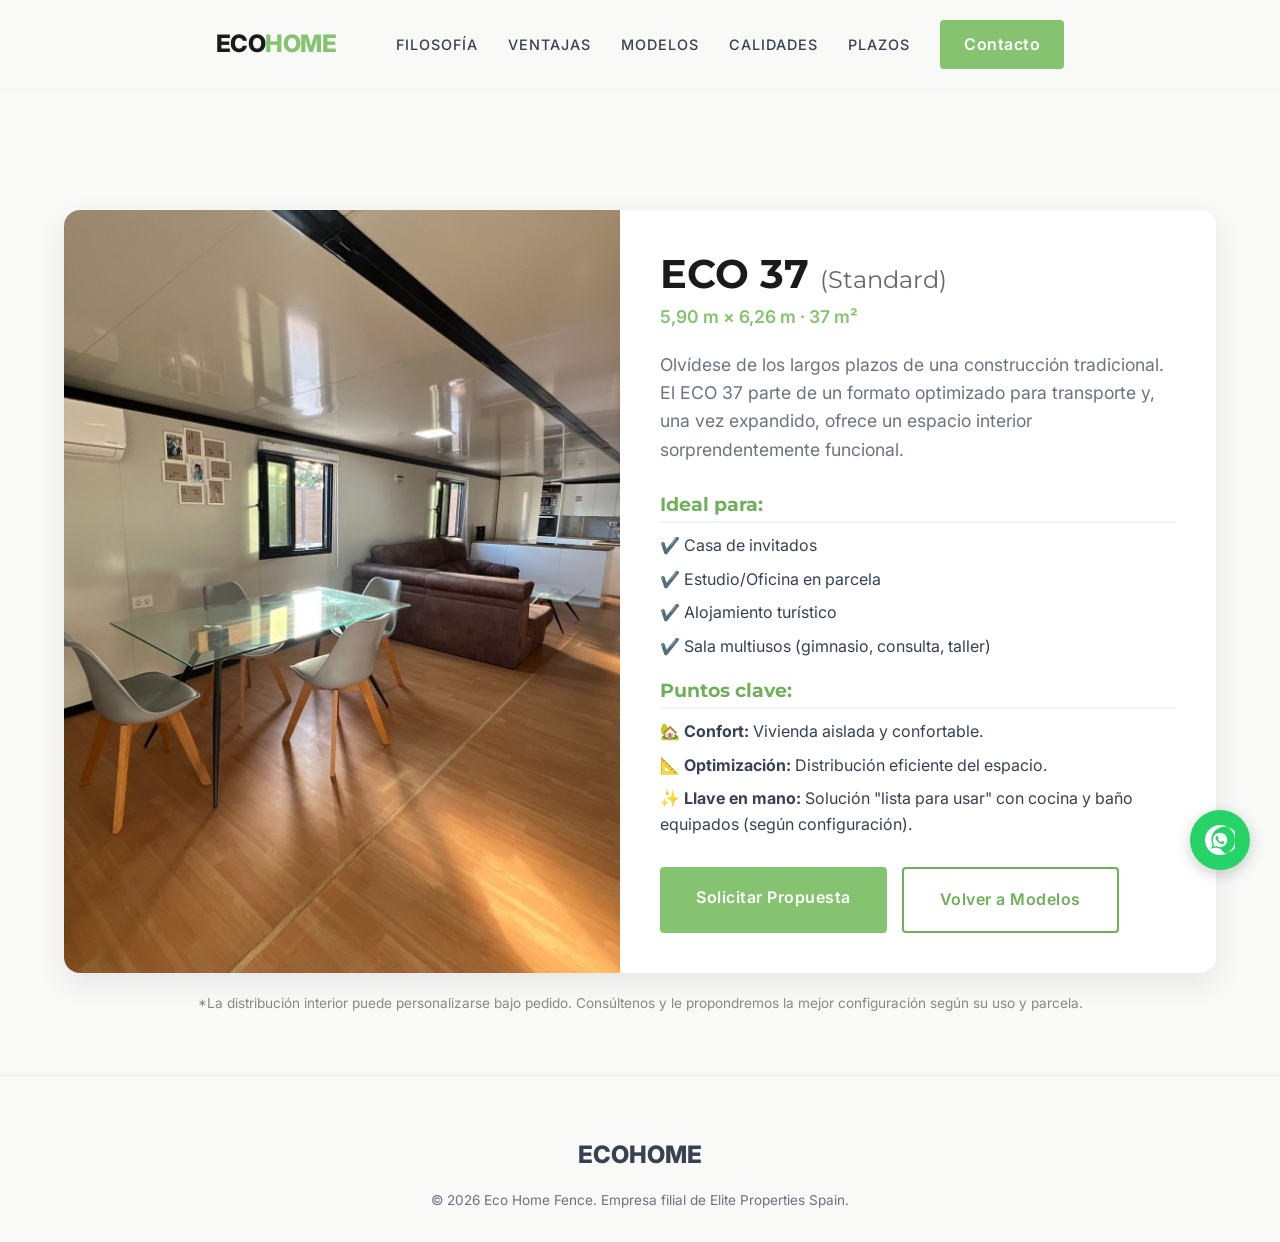
==== eco37.html @ c7b1c8d1 "Primer commit - Eco Home website" ====
<!DOCTYPE html>
<html lang="es">
<head>
    <meta charset="UTF-8">
    <meta name="viewport" content="width=device-width, initial-scale=1.0">
    <title>ECO 37 | Eco Home France</title>
    <meta name="description" content="Especificaciones del modelo ECO 37. Vivienda modular premium ideal para inversores, Airbnb y oficinas.">
    <link rel="preconnect" href="https://fonts.googleapis.com">
    <link rel="preconnect" href="https://fonts.gstatic.com" crossorigin>
    <link href="https://fonts.googleapis.com/css2?family=Inter:wght@400;500;600&family=Montserrat:wght@700;800&display=swap" rel="stylesheet">
    <link rel="stylesheet" href="styles.css">
</head>
<body>

    <!-- Header -->
    <header class="header">
        <div class="container">
            <nav class="nav">
                <a href="index.html" class="logo">ECO<span>HOME</span></a>
                <ul class="nav__list">
                    <li><a href="index.html#filosofia" class="nav__link">Filosofía</a></li>
                    <li><a href="index.html#ventajas" class="nav__link">Ventajas</a></li>
                    <li><a href="index.html#modelos" class="nav__link">Modelos</a></li>
                    <li><a href="index.html#calidades" class="nav__link">Calidades</a></li>
                    <li><a href="index.html#plazos" class="nav__link">Plazos</a></li>
                </ul>
                <a href="index.html#contacto" class="btn btn--primary" style="padding: 12px 24px;">Contacto</a>
            </nav>
        </div>
    </header>

    <main style="padding: 120px 0 60px 0;">
        <div class="container">
            <div style="background: white; border-radius: 16px; overflow: hidden; box-shadow: var(--shadow-medium); display: grid; grid-template-columns: 1fr 1fr; gap: 40px; align-items: start;">
                <div style="height: 100%;">
                    <img src="living.jpg" alt="ECO 37 Interior" style="width: 100%; height: 100%; object-fit: cover;">
                </div>
                <div style="padding: 40px 40px 40px 0;">
                    <h1 style="color: var(--dark); font-size: 2.5rem; margin-bottom: 5px;">ECO 37 <span style="font-weight: 400; font-size: 1.5rem; color: #666;">(Standard)</span></h1>
                    <p style="font-size: 1.1rem; color: var(--primary); font-weight: 600; margin-bottom: 20px;">
                        5,90 m × 6,26 m · 37 m²
                    </p>
                    <p style="font-size: 1.1rem; color: var(--text-muted); margin-bottom: 30px;">
                        Olvídese de los largos plazos de una construcción tradicional. El ECO 37 parte de un formato optimizado para transporte y, una vez expandido, ofrece un espacio interior sorprendentemente funcional.
                    </p>

                    <h3 style="margin-bottom: 10px; border-bottom: 2px solid var(--bg-gray); padding-bottom: 5px; color: var(--primary-dark);">Ideal para:</h3>
                    <ul style="list-style-type: none; padding: 0; margin-bottom: 20px;">
                        <li style="margin-bottom: 8px;">✔️ Casa de invitados</li>
                        <li style="margin-bottom: 8px;">✔️ Estudio/Oficina en parcela</li>
                        <li style="margin-bottom: 8px;">✔️ Alojamiento turístico</li>
                        <li style="margin-bottom: 8px;">✔️ Sala multiusos (gimnasio, consulta, taller)</li>
                    </ul>

                    <h3 style="margin-bottom: 10px; border-bottom: 2px solid var(--bg-gray); padding-bottom: 5px; color: var(--primary-dark);">Puntos clave:</h3>
                    <ul style="list-style-type: none; padding: 0; margin-bottom: 30px;">
                        <li style="margin-bottom: 8px;">🏡 <strong>Confort:</strong> Vivienda aislada y confortable.</li>
                        <li style="margin-bottom: 8px;">📐 <strong>Optimización:</strong> Distribución eficiente del espacio.</li>
                        <li style="margin-bottom: 8px;">✨ <strong>Llave en mano:</strong> Solución "lista para usar" con cocina y baño equipados (según configuración).</li>
                    </ul>

                    <div style="display: flex; gap: 15px;">
                        <a href="index.html#contacto" class="btn btn--primary">Solicitar Propuesta</a>
                        <a href="index.html#modelos" class="btn" style="background: white; color: var(--primary-dark); border: 2px solid var(--primary-dark);">Volver a Modelos</a>
                    </div>
                </div>
            </div>
            <p style="text-align: center; font-size: 0.85rem; color: #888; margin-top: 20px;">
                *La distribución interior puede personalizarse bajo pedido. Consúltenos y le propondremos la mejor configuración según su uso y parcela.
            </p>
        </div>
    </main>

    <!-- Footer -->
    <footer class="footer">
        <div class="container">
            <p class="footer__logo">ECO<span>HOME</span></p>
            <p class="footer__copy">&copy; 2026 Eco Home Fence. Empresa filial de Elite Properties Spain.</p>
        </div>
    </footer>

    <!-- WhatsApp Button -->
    <a href="https://wa.me/34619846388" class="whatsapp-float" target="_blank">
        <svg viewBox="0 0 24 24" fill="white" width="30" height="30"><path d="M12.031 6.172c-3.181 0-5.767 2.586-5.768 5.766-.001 1.298.38 2.27 1.019 3.287l-.582 2.128 2.182-.573c.978.58 1.911.928 3.145.929 3.178 0 5.767-2.587 5.768-5.766.001-3.187-2.575-5.77-5.764-5.771zm3.392 8.244c-.144.405-.837.774-1.17.824-.299.045-.677.063-1.092-.069-.252-.08-.575-.187-.988-.365-1.739-.751-2.874-2.502-2.961-2.617-.087-.116-.708-.94-.708-1.793s.448-1.273.607-1.446c.159-.173.346-.217.462-.217l.332.006c.106.005.249-.04.39.298.144.347.491 1.2.534 1.287.043.087.072.188.014.304-.058.116-.087.188-.173.289l-.26.304c-.087.086-.177.18-.076.354.101.174.449.741.964 1.201.662.591 1.221.774 1.394.86s.274.072.376-.043c.101-.116.433-.506.549-.68.116-.173.231-.145.39-.087s1.011.477 1.184.564.289.13.332.202c.045.072.045.419-.099.824zm-3.423-14.416c-6.627 0-12 5.373-12 12s5.373 12 12 12 12-5.373 12-12-5.373-12-12-12zm.029 18.88c-1.161 0-2.305-.292-3.318-.844l-3.677.964.984-3.595c-.607-1.052-.927-2.246-.926-3.468.001-5.824 4.74-10.563 10.564-10.563 5.826 0 10.564 4.741 10.564 10.564 0 5.824-4.74 10.564-10.564 10.564z"/></svg>
    </a>

</body>
</html>
---- styles.css ----
/* CSS para el Timeline tipo Mapa */
.timeline {
  display: flex;
  flex-direction: column;
  gap: 20px;
  margin-top: 40px;
  position: relative;
}

@media(min-width: 768px) {
  .timeline {
    flex-direction: row;
    justify-content: space-between;
  }
  
  /* Linea conectora del mapa */
  .timeline::before {
    content: '';
    position: absolute;
    top: 44px; /* Centro del circulo (padding 24px + radio 20px) */
    left: 10%;
    right: 10%;
    height: 3px;
    background: var(--primary-light);
    z-index: 0;
  }
}

.timeline-step {
  background: white;
  padding: 24px;
  border-radius: var(--radius-md);
  box-shadow: var(--shadow-soft);
  flex: 1;
  text-align: center;
  position: relative;
  z-index: 1;
}

.timeline-step__num {
  width: 40px;
  height: 40px;
  background: var(--primary);
  color: white;
  border-radius: 50%;
  display: flex;
  align-items: center;
  justify-content: center;
  font-weight: bold;
  font-size: 1.2rem;
  margin: 0 auto 15px auto;
  box-shadow: 0 0 0 5px white; /* Para "cortar" la linea detrás del círculo */
}

:root {
  /* Paleta de Colores Premium - Eco Home Fence */
  --primary: #85c370; /* Verde vibrante del brochure */
  --primary-light: #a4d893;
  --primary-dark: #6eb05a;
  --secondary: #d1d5db;
  
  --dark: #1a1a1a;
  --dark-light: #2d2d2d;
  
  --bg-creme: #f9f9f7; /* Background principal */
  --bg-white: #ffffff;
  --bg-gray: #f3f4f6;
  
  --text-main: #374151;
  --text-muted: #6b7280;
  --text-white: #ffffff;
  
  /* Tipografia */
  --font-family-title: 'Montserrat', sans-serif;
  --font-family-body: 'Inter', sans-serif;
  
  /* Espaciado y Radio */
  --radius-sm: 4px;
  --radius-md: 8px;
  --radius-lg: 16px;
  --radius-xl: 24px;
  
  --spacing-base: 8px;
  --spacing-section: 100px;
  
  /* Sombras */
  --shadow-soft: 0 4px 20px rgba(0, 0, 0, 0.05);
  --shadow-medium: 0 10px 30px rgba(0, 0, 0, 0.08);
  
  /* Transiciones */
  --transition: all 0.4s cubic-bezier(0.4, 0, 0.2, 1);
}

/* Reset & Bases */
* {
  margin: 0;
  padding: 0;
  box-sizing: border-box;
}

html {
  scroll-behavior: smooth;
}

body {
  font-family: var(--font-family-body);
  background-color: var(--bg-creme);
  color: var(--text-main);
  line-height: 1.6;
  overflow-x: hidden;
  padding-top: 90px; /* Offset for fixed header */
}

h1, h2, h3, h4 {
  font-family: var(--font-family-title);
  color: var(--dark);
  font-weight: 700;
  line-height: 1.2;
}

a {
  text-decoration: none;
  color: inherit;
  transition: var(--transition);
}

ul {
  list-style: none;
}

img {
  max-width: 100%;
  display: block;
}

.container {
  max-width: 1200px;
  margin: 0 auto;
  padding: 0 24px;
}

/* Header */
.header {
  height: 90px;
  display: flex;
  align-items: center;
  position: fixed;
  top: 0;
  width: 100%;
  background: rgba(249, 249, 247, 0.9);
  backdrop-filter: blur(10px);
  z-index: 1000;
  transition: var(--transition);
  border-bottom: 1px solid rgba(0, 0, 0, 0.05);
}

.header--scrolled {
  height: 70px;
  box-shadow: var(--shadow-soft);
}

.nav {
  width: 100%;
  display: flex;
  justify-content: space-between;
  align-items: center;
}

.logo {
  font-size: 1.5rem;
  font-weight: 800;
  letter-spacing: -0.5px;
  color: var(--dark);
  margin-right: 60px;
}

.logo span {
  color: var(--primary);
}

.nav__list {
  display: flex;
  gap: 30px;
  margin-right: 30px;
}

.nav__link {
  font-size: 0.9rem;
  font-weight: 500;
  text-transform: uppercase;
  letter-spacing: 1px;
}

.nav__link:hover {
  color: var(--primary);
}

/* Hero Section */
.hero {
  min-height: calc(100vh - 90px);
  display: flex;
  align-items: center;
  padding-top: 20px;
  padding-bottom: 40px;
  position: relative;
  overflow: hidden;
}

.hero__content {
  display: grid;
  grid-template-columns: 1fr 1fr;
  align-items: center;
  gap: 60px;
}

.hero__title {
  font-size: 4rem;
  margin-bottom: 24px;
}

.hero__subtitle {
  font-size: 1.2rem;
  color: var(--text-muted);
  margin-bottom: 40px;
}

.btn {
  display: inline-block;
  padding: 18px 36px;
  border-radius: var(--radius-sm);
  font-weight: 600;
  letter-spacing: 0.5px;
  cursor: pointer;
  border: none;
  font-size: 1rem;
}

.btn--primary {
  background-color: var(--primary);
  color: white;
}

.btn--primary:hover {
  background-color: var(--primary-dark);
  transform: translateY(-5px);
  box-shadow: 0 10px 20px rgba(122, 141, 110, 0.3);
}

.hero__image-container {
  position: relative;
}

.hero__image {
  border-radius: var(--radius-lg);
  box-shadow: var(--shadow-medium);
  width: 100%;
  height: 600px;
  object-fit: cover;
}

/* Sections General */
section {
  padding: var(--spacing-section) 0;
}

.section-header {
  text-align: center;
  max-width: 700px;
  margin: 0 auto 60px;
}

.section-title {
  font-size: 2.5rem;
  margin-bottom: 16px;
}

.section-subtitle {
  color: var(--text-muted);
}

/* Models Grid */
.models__grid {
  display: grid;
  grid-template-columns: repeat(auto-fit, minmax(350px, 1fr));
  gap: 32px;
}

.model-card {
  background: var(--bg-white);
  border-radius: var(--radius-lg);
  overflow: hidden;
  transition: var(--transition);
  box-shadow: var(--shadow-soft);
}

.model-card:hover {
  transform: translateY(-10px);
  box-shadow: var(--shadow-medium);
}

.model-card__img {
  width: 100%;
  height: 250px;
  object-fit: cover;
}

.model-card__content {
  padding: 24px;
}

.model-card__title {
  font-size: 1.5rem;
  margin-bottom: 8px;
}

.model-card__specs {
  display: flex;
  gap: 16px;
  margin-bottom: 16px;
  font-size: 0.9rem;
  color: var(--text-muted);
}

/* Contact Section */
.contact {
  background-color: var(--dark);
  color: white;
}

.contact .section-title {
  color: white;
}

.contact-layout {
  display: grid;
  grid-template-columns: 1fr 1.5fr;
  gap: 80px;
}

.contact-info__item {
  margin-bottom: 32px;
}

.contact-info__icon {
  color: var(--primary-light);
  font-size: 1.5rem;
  margin-bottom: 8px;
}

.contact-form {
  background: var(--dark-light);
  padding: 40px;
  border-radius: var(--radius-lg);
}

.form-group {
  margin-bottom: 24px;
}

.form-label {
  display: block;
  margin-bottom: 8px;
  font-size: 0.9rem;
  font-weight: 500;
}

.form-input, .form-textarea {
  width: 100%;
  background: rgba(255, 255, 255, 0.05);
  border: 1px solid rgba(255, 255, 255, 0.1);
  padding: 16px;
  color: white;
  border-radius: var(--radius-sm);
  font-family: inherit;
}

.form-input:focus, .form-textarea:focus {
  outline: none;
  border-color: var(--primary);
}

/* Footer */
.footer {
  padding: 60px 0 30px;
  border-top: 1px solid rgba(0, 0, 0, 0.05);
  text-align: center;
}

.footer__logo {
  font-size: 1.5rem;
  font-weight: 800;
  margin-bottom: 16px;
}

.footer__copy {
  font-size: 0.85rem;
  color: var(--text-muted);
}

/* Floating WhatsApp */
.whatsapp-float {
  position: fixed;
  bottom: 30px;
  right: 30px;
  background-color: #25d366;
  width: 60px;
  height: 60px;
  border-radius: 50%;
  display: flex;
  align-items: center;
  justify-content: center;
  color: white;
  font-size: 2rem;
  box-shadow: 0 4px 15px rgba(0,0,0,0.2);
  z-index: 1000;
  animation: float 3s ease-in-out infinite;
}

@keyframes float {
  0% { transform: translateY(0); }
  50% { transform: translateY(-10px); }
  100% { transform: translateY(0); }
}

/* Responsive */
@media (max-width: 968px) {
  .hero__content {
    grid-template-columns: 1fr;
    text-align: center;
  }
  
  .hero__title {
    font-size: 3rem;
  }
  
  .contact-layout {
    grid-template-columns: 1fr;
  }
  
  .nav__list {
    display: none;
  }
}

/* ==========================================
   CAROUSEL SYSTEM
   ========================================== */
.carousel {
  position: relative;
  height: 600px;
  width: 100%;
  margin: 0 auto;
  overflow: hidden;
  border-radius: var(--radius-lg);
  box-shadow: var(--shadow-medium);
}

.carousel__image {
  width: 100%;
  height: 100%;
  object-fit: cover;
}

.carousel__track-container {
  height: 100%;
  position: relative;
}

.carousel__track {
  padding: 0;
  margin: 0;
  list-style: none;
  height: 100%;
  position: relative;
  transition: transform 500ms ease-in;
}

.carousel__slide {
  position: absolute;
  top: 0;
  bottom: 0;
  width: 100%;
  display: flex;
  align-items: center;
  justify-content: center;
}

.carousel__button {
  position: absolute;
  top: 50%;
  transform: translateY(-50%);
  background: rgba(255, 255, 255, 0.2);
  backdrop-filter: blur(10px);
  border: 1px solid rgba(255, 255, 255, 0.3);
  width: 44px;
  height: 44px;
  border-radius: 50%;
  cursor: pointer;
  z-index: 10;
  display: flex;
  align-items: center;
  justify-content: center;
  transition: var(--transition);
}

.carousel__button svg {
  width: 24px;
  height: 24px;
  fill: var(--dark);
}

.carousel__button:hover {
  background: rgba(255, 255, 255, 0.4);
}

.carousel__button--left { left: 20px; }
.carousel__button--right { right: 20px; }

.carousel__nav {
  display: flex;
  justify-content: center;
  padding: 10px 0;
  position: absolute;
  bottom: 20px;
  width: 100%;
  z-index: 10;
  gap: 12px;
}

.carousel__indicator {
  border: 0;
  border-radius: 50%;
  width: 10px;
  height: 10px;
  background: rgba(255, 255, 255, 0.3);
  margin: 0 5px;
  cursor: pointer;
  transition: var(--transition);
}

.carousel__indicator.current-slide {
  background: var(--bg-white);
  transform: scale(1.2);
}

.is-hidden { display: none; }

@media (max-width: 768px) {
  .carousel {
    height: 400px;
  }
}
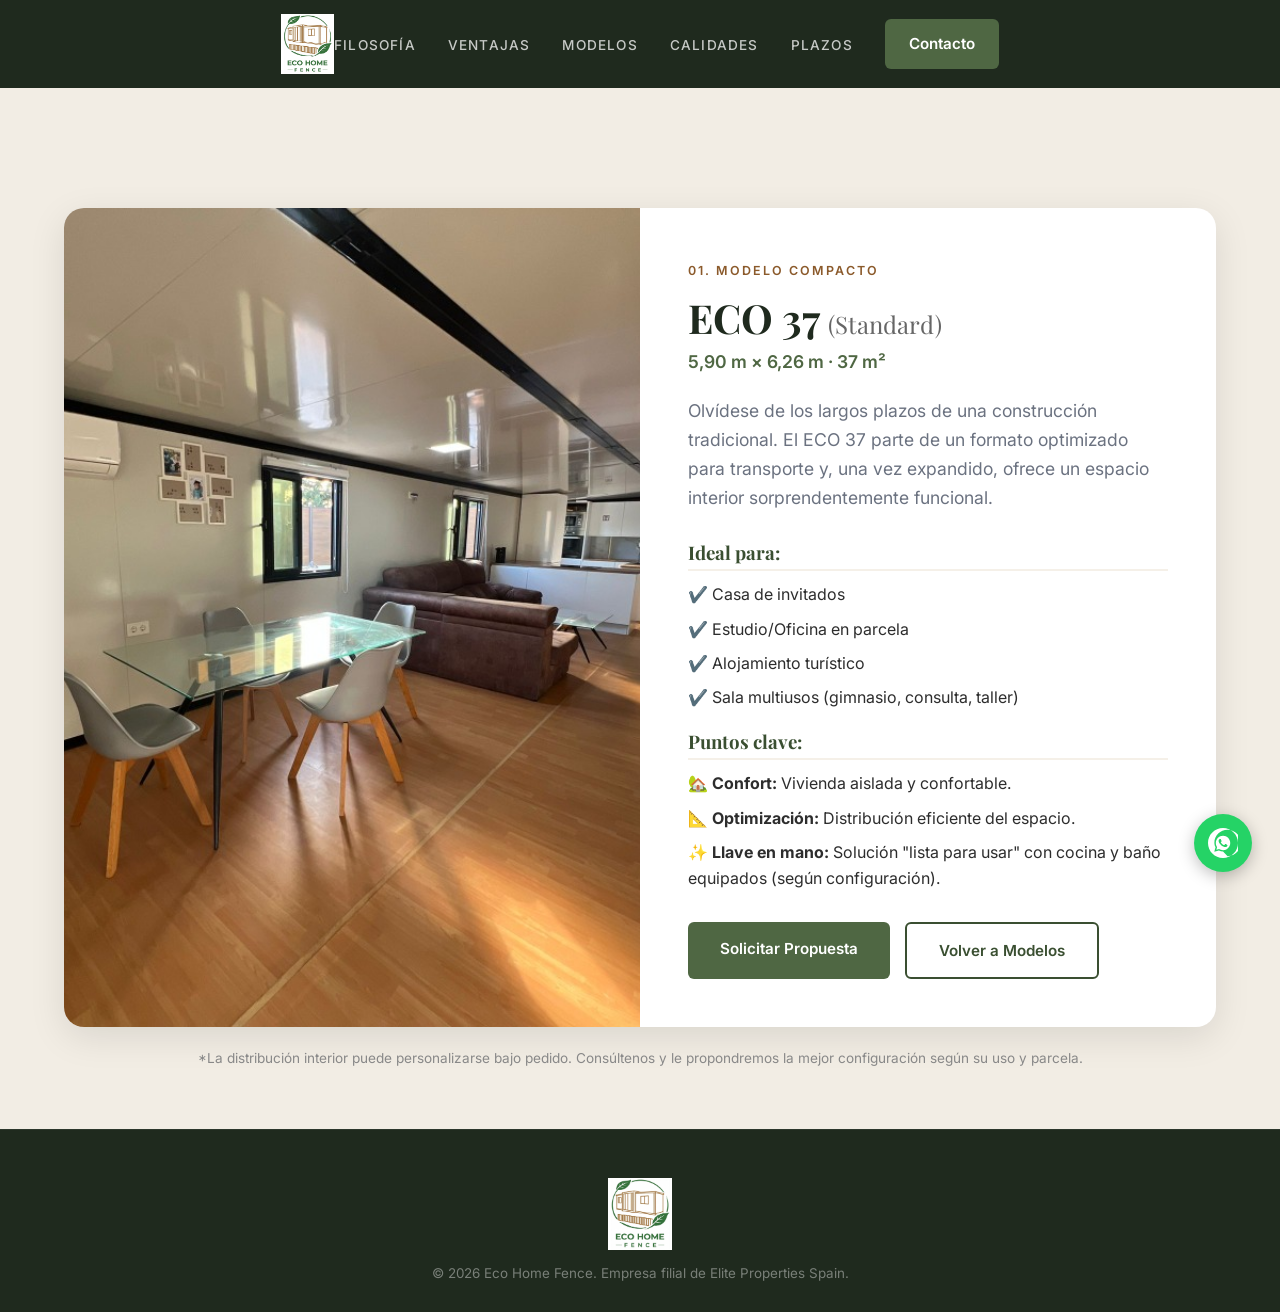
==== commit 7c550e50: "Actualizar páginas modelo + agregar PDFs descargables - eco37.html y eco75.html: Playfair Display, s" ====
--- a/eco37.html
+++ b/eco37.html
@@ -3,11 +3,11 @@
 <head>
     <meta charset="UTF-8">
     <meta name="viewport" content="width=device-width, initial-scale=1.0">
-    <title>ECO 37 | Eco Home France</title>
+    <title>ECO 37 | Eco Home Fence</title>
     <meta name="description" content="Especificaciones del modelo ECO 37. Vivienda modular premium ideal para inversores, Airbnb y oficinas.">
     <link rel="preconnect" href="https://fonts.googleapis.com">
     <link rel="preconnect" href="https://fonts.gstatic.com" crossorigin>
-    <link href="https://fonts.googleapis.com/css2?family=Inter:wght@400;500;600&family=Montserrat:wght@700;800&display=swap" rel="stylesheet">
+    <link href="https://fonts.googleapis.com/css2?family=Inter:wght@400;500;600&family=Playfair+Display:wght@700;800&display=swap" rel="stylesheet">
     <link rel="stylesheet" href="styles.css">
 </head>
 <body>
@@ -16,7 +16,7 @@
     <header class="header">
         <div class="container">
             <nav class="nav">
-                <a href="index.html" class="logo">ECO<span>HOME</span></a>
+                <a href="index.html" class="logo"><img src="logo.png" alt="Eco Home Fence" class="logo__img"></a>
                 <ul class="nav__list">
                     <li><a href="index.html#filosofia" class="nav__link">Filosofía</a></li>
                     <li><a href="index.html#ventajas" class="nav__link">Ventajas</a></li>
@@ -31,12 +31,13 @@
 
     <main style="padding: 120px 0 60px 0;">
         <div class="container">
-            <div style="background: white; border-radius: 16px; overflow: hidden; box-shadow: var(--shadow-medium); display: grid; grid-template-columns: 1fr 1fr; gap: 40px; align-items: start;">
-                <div style="height: 100%;">
-                    <img src="living.jpg" alt="ECO 37 Interior" style="width: 100%; height: 100%; object-fit: cover;">
+            <div class="model-details-grid">
+                <div class="model-details-image">
+                    <img src="living.jpg" alt="ECO 37 Interior">
                 </div>
-                <div style="padding: 40px 40px 40px 0;">
-                    <h1 style="color: var(--dark); font-size: 2.5rem; margin-bottom: 5px;">ECO 37 <span style="font-weight: 400; font-size: 1.5rem; color: #666;">(Standard)</span></h1>
+                <div class="model-details-content">
+                    <span class="section-tag">01. Modelo Compacto</span>
+                    <h1 style="color: var(--dark); font-size: 2.5rem; margin-bottom: 5px; font-family: var(--font-heading);">ECO 37 <span style="font-weight: 400; font-size: 1.5rem; color: #666;">(Standard)</span></h1>
                     <p style="font-size: 1.1rem; color: var(--primary); font-weight: 600; margin-bottom: 20px;">
                         5,90 m × 6,26 m · 37 m²
                     </p>
@@ -74,7 +75,7 @@
     <!-- Footer -->
     <footer class="footer">
         <div class="container">
-            <p class="footer__logo">ECO<span>HOME</span></p>
+            <p class="footer__logo"><img src="logo.png" alt="Eco Home Fence" class="footer__logo-img"></p>
             <p class="footer__copy">&copy; 2026 Eco Home Fence. Empresa filial de Elite Properties Spain.</p>
         </div>
     </footer>
--- a/styles.css
+++ b/styles.css
@@ -1,4 +1,299 @@
-/* CSS para el Timeline tipo Mapa */
+:root {
+  /* === ECO HOME FENCE DESIGN SYSTEM === */
+  --primary:        #4F6743;
+  --primary-light:  #6d8a60;
+  --primary-dark:   #3a4f31;
+  --dark:           #1F2A1E;
+  --accent:         #8B5A2B;
+  --accent-light:   #a87040;
+
+  --bg-neutral:     #F2EDE4;
+  --bg-white:       #ffffff;
+  --bg-gray:        #f5f0e8;
+
+  --text-main:      #2d2d2d;
+  --text-muted:     #6b7280;
+  --text-white:     #ffffff;
+
+  --font-heading:   'Playfair Display', Georgia, serif;
+  --font-body:      'Inter', sans-serif;
+
+  --radius-sm:      6px;
+  --radius-md:      12px;
+  --radius-lg:      20px;
+  --spacing-section: 96px;
+
+  --shadow-soft:    0 4px 20px rgba(0,0,0,0.06);
+  --shadow-medium:  0 10px 36px rgba(0,0,0,0.1);
+  --transition:     all 0.35s cubic-bezier(0.4, 0, 0.2, 1);
+}
+
+*, *::before, *::after { margin: 0; padding: 0; box-sizing: border-box; }
+html { scroll-behavior: smooth; }
+
+body {
+  font-family: var(--font-body);
+  background-color: var(--bg-neutral);
+  color: var(--text-main);
+  line-height: 1.65;
+  overflow-x: hidden;
+  padding-top: 88px;
+}
+
+h1, h2, h3, h4 {
+  font-family: var(--font-heading);
+  color: var(--dark);
+  font-weight: 700;
+  line-height: 1.2;
+}
+
+a { text-decoration: none; color: inherit; transition: var(--transition); }
+ul { list-style: none; }
+img { max-width: 100%; display: block; }
+
+.container {
+  max-width: 1200px;
+  margin: 0 auto;
+  padding: 0 24px;
+}
+
+/* HEADER */
+.header {
+  height: 88px;
+  display: flex;
+  align-items: center;
+  position: fixed;
+  top: 0;
+  width: 100%;
+  background: var(--dark);
+  z-index: 1000;
+  transition: var(--transition);
+}
+
+.header--scrolled {
+  height: 68px;
+  box-shadow: 0 4px 20px rgba(0,0,0,0.25);
+}
+
+.nav {
+  width: 100%;
+  display: flex;
+  justify-content: space-between;
+  align-items: center;
+}
+
+.logo { display: flex; align-items: center; }
+
+.logo__img {
+  height: 60px;
+  width: auto;
+  object-fit: contain;
+  transition: var(--transition);
+}
+
+.header--scrolled .logo__img { height: 48px; }
+
+.footer__logo-img {
+  height: 72px;
+  width: auto;
+  object-fit: contain;
+  margin: 0 auto;
+}
+
+.nav__list { display: flex; gap: 32px; margin-right: 32px; }
+
+.nav__link {
+  font-size: 0.85rem;
+  font-weight: 500;
+  text-transform: uppercase;
+  letter-spacing: 1.2px;
+  color: rgba(255,255,255,0.75);
+}
+
+.nav__link:hover { color: #ffffff; }
+
+/* BUTTONS */
+.btn {
+  display: inline-block;
+  padding: 14px 32px;
+  border-radius: var(--radius-sm);
+  font-weight: 600;
+  font-family: var(--font-body);
+  font-size: 0.95rem;
+  cursor: pointer;
+  border: none;
+  transition: var(--transition);
+}
+
+.btn--primary { background-color: var(--primary); color: #ffffff; }
+.btn--primary:hover {
+  background-color: var(--primary-dark);
+  transform: translateY(-3px);
+  box-shadow: 0 8px 24px rgba(79,103,67,0.35);
+}
+
+.btn--secondary { background: transparent; color: var(--primary); border: 2px solid var(--primary); }
+.btn--secondary:hover { background: var(--primary); color: #ffffff; transform: translateY(-3px); }
+
+.btn--accent { background-color: var(--accent); color: #ffffff; }
+.btn--accent:hover {
+  background-color: var(--accent-light);
+  transform: translateY(-3px);
+  box-shadow: 0 8px 24px rgba(139,90,43,0.35);
+}
+
+/* HERO */
+.hero {
+  min-height: calc(100vh - 88px);
+  display: flex;
+  align-items: center;
+  padding: 40px 0;
+  background-color: var(--bg-neutral);
+}
+
+.hero__content {
+  display: grid;
+  grid-template-columns: 1fr 1fr;
+  align-items: center;
+  gap: 64px;
+}
+
+.hero__badge {
+  display: inline-block;
+  background: var(--accent);
+  color: #fff;
+  font-size: 0.78rem;
+  font-weight: 600;
+  letter-spacing: 1.5px;
+  text-transform: uppercase;
+  padding: 6px 16px;
+  border-radius: 100px;
+  margin-bottom: 20px;
+}
+
+.hero__title { font-size: 3.2rem; margin-bottom: 20px; color: var(--dark); }
+.hero__title span { color: var(--primary); }
+.hero__subtitle { font-size: 1.1rem; color: var(--text-muted); margin-bottom: 36px; max-width: 480px; }
+.hero__actions { display: flex; gap: 16px; flex-wrap: wrap; }
+.hero__image-container { position: relative; }
+
+.hero__image {
+  border-radius: var(--radius-lg);
+  box-shadow: var(--shadow-medium);
+  width: 100%;
+  height: 580px;
+  object-fit: cover;
+}
+
+/* SECTIONS */
+section { padding: var(--spacing-section) 0; }
+
+.section-header {
+  text-align: center;
+  max-width: 680px;
+  margin: 0 auto 56px;
+}
+
+.section-tag {
+  display: inline-block;
+  font-size: 0.78rem;
+  font-weight: 600;
+  letter-spacing: 2px;
+  text-transform: uppercase;
+  color: var(--accent);
+  margin-bottom: 12px;
+}
+
+.section-title { font-size: 2.4rem; margin-bottom: 14px; color: var(--dark); }
+.section-subtitle { color: var(--text-muted); font-size: 1rem; }
+
+/* MODEL CARDS */
+.models__grid {
+  display: grid;
+  grid-template-columns: repeat(auto-fit, minmax(340px, 1fr));
+  gap: 28px;
+}
+
+.model-card {
+  background: var(--bg-white);
+  border-radius: var(--radius-lg);
+  overflow: hidden;
+  transition: var(--transition);
+  box-shadow: var(--shadow-soft);
+}
+
+.model-card:hover { transform: translateY(-8px); box-shadow: var(--shadow-medium); }
+.model-card__img { width: 100%; height: 240px; object-fit: cover; }
+
+.model-card__badge {
+  display: inline-block;
+  background: var(--primary);
+  color: #fff;
+  font-size: 0.72rem;
+  font-weight: 600;
+  letter-spacing: 1.2px;
+  text-transform: uppercase;
+  padding: 4px 12px;
+  border-radius: 100px;
+  margin-bottom: 10px;
+}
+
+.model-card__content { padding: 24px 28px 28px; }
+.model-card__title { font-size: 1.4rem; margin-bottom: 6px; }
+.model-card__specs { font-size: 0.88rem; color: var(--text-muted); margin-bottom: 12px; font-weight: 500; }
+
+/* VENTAJAS */
+.ventajas-grid {
+  display: grid;
+  grid-template-columns: repeat(auto-fit, minmax(300px, 1fr));
+  gap: 24px;
+}
+
+.ventaja-card {
+  background: var(--bg-white);
+  padding: 28px 32px;
+  border-radius: var(--radius-md);
+  box-shadow: var(--shadow-soft);
+  border-left: 4px solid var(--primary);
+  transition: var(--transition);
+}
+
+.ventaja-card:hover { box-shadow: var(--shadow-medium); transform: translateY(-4px); }
+.ventaja-card h3 { margin-bottom: 10px; color: var(--primary-dark); font-size: 1.1rem; }
+
+/* FEATURES */
+.features-grid {
+  display: grid;
+  grid-template-columns: repeat(auto-fit, minmax(240px, 1fr));
+  gap: 32px;
+}
+
+.feature-item { text-align: center; padding: 28px 20px; }
+.feature-item__icon { font-size: 2.8rem; margin-bottom: 16px; }
+.feature-item h3 { color: var(--primary-dark); font-size: 1.1rem; margin-bottom: 10px; }
+.feature-item p { font-size: 0.9rem; color: var(--text-muted); line-height: 1.6; }
+
+/* FILOSOFIA */
+.filosofia-layout {
+  display: grid;
+  grid-template-columns: 1fr 1fr;
+  gap: 64px;
+  align-items: center;
+}
+
+.filosofia-images { display: grid; grid-template-rows: 1fr 1fr; gap: 16px; }
+.filosofia-images img {
+  border-radius: var(--radius-md);
+  width: 100%;
+  height: 220px;
+  object-fit: cover;
+  box-shadow: var(--shadow-medium);
+}
+
+.filosofia-list { margin-top: 24px; display: flex; flex-direction: column; gap: 12px; }
+.filosofia-list li { padding: 12px 16px; background: var(--bg-gray); border-radius: var(--radius-sm); font-size: 0.95rem; }
+
+/* TIMELINE */
 .timeline {
   display: flex;
   flex-direction: column;
@@ -8,16 +303,11 @@
 }
 
 @media(min-width: 768px) {
-  .timeline {
-    flex-direction: row;
-    justify-content: space-between;
-  }
-  
-  /* Linea conectora del mapa */
+  .timeline { flex-direction: row; justify-content: space-between; }
   .timeline::before {
     content: '';
     position: absolute;
-    top: 44px; /* Centro del circulo (padding 24px + radio 20px) */
+    top: 44px;
     left: 10%;
     right: 10%;
     height: 3px;
@@ -27,7 +317,7 @@
 }
 
 .timeline-step {
-  background: white;
+  background: var(--bg-white);
   padding: 24px;
   border-radius: var(--radius-md);
   box-shadow: var(--shadow-soft);
@@ -47,506 +337,221 @@
   align-items: center;
   justify-content: center;
   font-weight: bold;
-  font-size: 1.2rem;
-  margin: 0 auto 15px auto;
-  box-shadow: 0 0 0 5px white; /* Para "cortar" la linea detrás del círculo */
-}
-
-:root {
-  /* Paleta de Colores Premium - Eco Home Fence */
-  --primary: #85c370; /* Verde vibrante del brochure */
-  --primary-light: #a4d893;
-  --primary-dark: #6eb05a;
-  --secondary: #d1d5db;
-  
-  --dark: #1a1a1a;
-  --dark-light: #2d2d2d;
-  
-  --bg-creme: #f9f9f7; /* Background principal */
-  --bg-white: #ffffff;
-  --bg-gray: #f3f4f6;
-  
-  --text-main: #374151;
-  --text-muted: #6b7280;
-  --text-white: #ffffff;
-  
-  /* Tipografia */
-  --font-family-title: 'Montserrat', sans-serif;
-  --font-family-body: 'Inter', sans-serif;
-  
-  /* Espaciado y Radio */
-  --radius-sm: 4px;
-  --radius-md: 8px;
-  --radius-lg: 16px;
-  --radius-xl: 24px;
-  
-  --spacing-base: 8px;
-  --spacing-section: 100px;
-  
-  /* Sombras */
-  --shadow-soft: 0 4px 20px rgba(0, 0, 0, 0.05);
-  --shadow-medium: 0 10px 30px rgba(0, 0, 0, 0.08);
-  
-  /* Transiciones */
-  --transition: all 0.4s cubic-bezier(0.4, 0, 0.2, 1);
-}
-
-/* Reset & Bases */
-* {
-  margin: 0;
-  padding: 0;
-  box-sizing: border-box;
-}
-
-html {
-  scroll-behavior: smooth;
-}
-
-body {
-  font-family: var(--font-family-body);
-  background-color: var(--bg-creme);
-  color: var(--text-main);
-  line-height: 1.6;
-  overflow-x: hidden;
-  padding-top: 90px; /* Offset for fixed header */
-}
-
-h1, h2, h3, h4 {
-  font-family: var(--font-family-title);
-  color: var(--dark);
+  font-size: 1.1rem;
+  margin: 0 auto 14px auto;
+  box-shadow: 0 0 0 5px var(--bg-white);
+}
+
+.timeline-step__title { font-family: var(--font-heading); font-weight: 700; font-size: 1rem; margin-bottom: 8px; color: var(--dark); }
+.timeline-step p { font-size: 0.88rem; color: var(--text-muted); }
+.timeline-step .time-badge { color: var(--primary); font-weight: 700; display: block; margin-top: 6px; }
+
+/* PROGRESS */
+.progress-container {
+  margin-top: 40px;
+  background: var(--bg-white);
+  padding: 28px 32px;
+  border-radius: var(--radius-md);
+  box-shadow: var(--shadow-soft);
+}
+
+.progress-labels { display: flex; justify-content: space-between; margin-bottom: 10px; font-weight: 700; color: var(--dark); font-size: 0.9rem; }
+
+.progress-bar {
+  width: 100%;
+  height: 16px;
+  background: var(--bg-gray);
+  border-radius: 10px;
+  overflow: hidden;
+  display: flex;
+}
+
+.progress-bar__seg { height: 100%; }
+
+.progress-legend { display: flex; justify-content: space-between; margin-top: 14px; font-size: 0.82rem; color: var(--text-muted); }
+.progress-legend span { display: flex; align-items: center; gap: 5px; }
+.dot { display: inline-block; width: 10px; height: 10px; border-radius: 50%; }
+
+.timeline-payment { display: flex; gap: 24px; margin-top: 20px; font-size: 0.9rem; flex-wrap: wrap; }
+.timeline-payment div { display: flex; align-items: center; gap: 6px; }
+
+.timeline-total {
+  margin-top: 16px;
+  background: var(--primary);
+  color: white;
+  padding: 16px 24px;
+  border-radius: var(--radius-sm);
   font-weight: 700;
-  line-height: 1.2;
-}
-
-a {
-  text-decoration: none;
-  color: inherit;
-  transition: var(--transition);
-}
-
-ul {
-  list-style: none;
-}
-
-img {
-  max-width: 100%;
-  display: block;
-}
-
-.container {
-  max-width: 1200px;
-  margin: 0 auto;
-  padding: 0 24px;
-}
-
-/* Header */
-.header {
-  height: 90px;
-  display: flex;
-  align-items: center;
-  position: fixed;
-  top: 0;
-  width: 100%;
-  background: rgba(249, 249, 247, 0.9);
-  backdrop-filter: blur(10px);
-  z-index: 1000;
-  transition: var(--transition);
-  border-bottom: 1px solid rgba(0, 0, 0, 0.05);
-}
-
-.header--scrolled {
-  height: 70px;
-  box-shadow: var(--shadow-soft);
-}
-
-.nav {
-  width: 100%;
-  display: flex;
-  justify-content: space-between;
-  align-items: center;
-}
-
-.logo {
-  font-size: 1.5rem;
-  font-weight: 800;
-  letter-spacing: -0.5px;
-  color: var(--dark);
-  margin-right: 60px;
-}
-
-.logo span {
-  color: var(--primary);
-}
-
-.nav__list {
-  display: flex;
-  gap: 30px;
-  margin-right: 30px;
-}
-
-.nav__link {
-  font-size: 0.9rem;
-  font-weight: 500;
-  text-transform: uppercase;
-  letter-spacing: 1px;
-}
-
-.nav__link:hover {
-  color: var(--primary);
-}
-
-/* Hero Section */
-.hero {
-  min-height: calc(100vh - 90px);
-  display: flex;
-  align-items: center;
-  padding-top: 20px;
-  padding-bottom: 40px;
-  position: relative;
-  overflow: hidden;
-}
-
-.hero__content {
-  display: grid;
-  grid-template-columns: 1fr 1fr;
-  align-items: center;
-  gap: 60px;
-}
-
-.hero__title {
-  font-size: 4rem;
-  margin-bottom: 24px;
-}
-
-.hero__subtitle {
-  font-size: 1.2rem;
-  color: var(--text-muted);
-  margin-bottom: 40px;
-}
-
-.btn {
-  display: inline-block;
-  padding: 18px 36px;
-  border-radius: var(--radius-sm);
-  font-weight: 600;
-  letter-spacing: 0.5px;
-  cursor: pointer;
-  border: none;
-  font-size: 1rem;
-}
-
-.btn--primary {
-  background-color: var(--primary);
-  color: white;
-}
-
-.btn--primary:hover {
-  background-color: var(--primary-dark);
-  transform: translateY(-5px);
-  box-shadow: 0 10px 20px rgba(122, 141, 110, 0.3);
-}
-
-.hero__image-container {
-  position: relative;
-}
-
-.hero__image {
-  border-radius: var(--radius-lg);
-  box-shadow: var(--shadow-medium);
-  width: 100%;
-  height: 600px;
-  object-fit: cover;
-}
-
-/* Sections General */
-section {
-  padding: var(--spacing-section) 0;
-}
-
-.section-header {
+  font-size: 0.95rem;
   text-align: center;
-  max-width: 700px;
-  margin: 0 auto 60px;
-}
-
-.section-title {
-  font-size: 2.5rem;
-  margin-bottom: 16px;
-}
-
-.section-subtitle {
-  color: var(--text-muted);
-}
-
-/* Models Grid */
-.models__grid {
-  display: grid;
-  grid-template-columns: repeat(auto-fit, minmax(350px, 1fr));
-  gap: 32px;
-}
-
-.model-card {
+}
+
+/* MODEL DETAILS */
+.model-details-grid {
   background: var(--bg-white);
   border-radius: var(--radius-lg);
   overflow: hidden;
-  transition: var(--transition);
-  box-shadow: var(--shadow-soft);
-}
-
-.model-card:hover {
-  transform: translateY(-10px);
   box-shadow: var(--shadow-medium);
-}
-
-.model-card__img {
-  width: 100%;
-  height: 250px;
-  object-fit: cover;
-}
-
-.model-card__content {
-  padding: 24px;
-}
-
-.model-card__title {
-  font-size: 1.5rem;
-  margin-bottom: 8px;
-}
-
-.model-card__specs {
-  display: flex;
-  gap: 16px;
-  margin-bottom: 16px;
-  font-size: 0.9rem;
-  color: var(--text-muted);
-}
-
-/* Contact Section */
-.contact {
-  background-color: var(--dark);
-  color: white;
-}
-
-.contact .section-title {
-  color: white;
-}
-
-.contact-layout {
   display: grid;
-  grid-template-columns: 1fr 1.5fr;
-  gap: 80px;
-}
-
-.contact-info__item {
-  margin-bottom: 32px;
-}
-
-.contact-info__icon {
-  color: var(--primary-light);
-  font-size: 1.5rem;
-  margin-bottom: 8px;
-}
+  grid-template-columns: 1fr 1fr;
+  align-items: start;
+}
+
+.model-details-image { height: 100%; }
+.model-details-image img { width: 100%; height: 100%; object-fit: cover; }
+.model-details-content { padding: 48px; }
+
+/* CONTACT */
+.contact { background-color: var(--dark); color: white; }
+.contact .section-title { color: white; }
+.contact .section-subtitle { color: rgba(255,255,255,0.6); }
+
+.contact-layout { display: grid; grid-template-columns: 1fr 1.5fr; gap: 72px; }
+.contact-info__item { margin-bottom: 28px; }
+.contact-info__item h3 { color: white; margin-bottom: 8px; font-size: 1rem; }
+.contact-info__item p { color: rgba(255,255,255,0.6); font-size: 1rem; line-height: 1.7; }
 
 .contact-form {
-  background: var(--dark-light);
+  background: rgba(255,255,255,0.05);
   padding: 40px;
   border-radius: var(--radius-lg);
-}
-
-.form-group {
-  margin-bottom: 24px;
-}
-
-.form-label {
-  display: block;
-  margin-bottom: 8px;
-  font-size: 0.9rem;
-  font-weight: 500;
-}
+  border: 1px solid rgba(255,255,255,0.08);
+}
+
+.contact-form h3 { color: white; margin-bottom: 8px; font-size: 1.4rem; }
+.contact-form > p { color: rgba(255,255,255,0.55); margin-bottom: 28px; font-size: 0.95rem; }
+
+.form-group { margin-bottom: 20px; }
+.form-label { display: block; margin-bottom: 6px; font-size: 0.88rem; font-weight: 500; color: rgba(255,255,255,0.8); }
 
 .form-input, .form-textarea {
   width: 100%;
-  background: rgba(255, 255, 255, 0.05);
-  border: 1px solid rgba(255, 255, 255, 0.1);
-  padding: 16px;
+  background: rgba(255,255,255,0.07);
+  border: 1px solid rgba(255,255,255,0.12);
+  padding: 14px 16px;
   color: white;
   border-radius: var(--radius-sm);
-  font-family: inherit;
-}
-
-.form-input:focus, .form-textarea:focus {
-  outline: none;
-  border-color: var(--primary);
-}
-
-/* Footer */
+  font-family: var(--font-body);
+  font-size: 0.95rem;
+  transition: var(--transition);
+}
+
+.form-input::placeholder, .form-textarea::placeholder { color: rgba(255,255,255,0.3); }
+.form-input:focus, .form-textarea:focus { outline: none; border-color: var(--primary-light); background: rgba(255,255,255,0.1); }
+
+/* FOOTER */
 .footer {
-  padding: 60px 0 30px;
-  border-top: 1px solid rgba(0, 0, 0, 0.05);
+  background: var(--dark);
+  padding: 48px 0 28px;
+  border-top: 1px solid rgba(255,255,255,0.06);
   text-align: center;
 }
 
-.footer__logo {
-  font-size: 1.5rem;
-  font-weight: 800;
-  margin-bottom: 16px;
-}
-
-.footer__copy {
-  font-size: 0.85rem;
-  color: var(--text-muted);
-}
-
-/* Floating WhatsApp */
+.footer__copy { font-size: 0.84rem; color: rgba(255,255,255,0.4); margin-top: 12px; }
+
+/* WHATSAPP FLOAT */
 .whatsapp-float {
   position: fixed;
-  bottom: 30px;
-  right: 30px;
+  bottom: 28px;
+  right: 28px;
   background-color: #25d366;
-  width: 60px;
-  height: 60px;
+  width: 58px;
+  height: 58px;
   border-radius: 50%;
   display: flex;
   align-items: center;
   justify-content: center;
   color: white;
-  font-size: 2rem;
-  box-shadow: 0 4px 15px rgba(0,0,0,0.2);
+  box-shadow: 0 4px 16px rgba(0,0,0,0.25);
   z-index: 1000;
-  animation: float 3s ease-in-out infinite;
-}
-
-@keyframes float {
-  0% { transform: translateY(0); }
-  50% { transform: translateY(-10px); }
+  animation: floatBtn 3s ease-in-out infinite;
+}
+
+@keyframes floatBtn {
+  0%   { transform: translateY(0); }
+  50%  { transform: translateY(-8px); }
   100% { transform: translateY(0); }
 }
 
-/* Responsive */
-@media (max-width: 968px) {
-  .hero__content {
-    grid-template-columns: 1fr;
-    text-align: center;
-  }
-  
-  .hero__title {
-    font-size: 3rem;
-  }
-  
-  .contact-layout {
-    grid-template-columns: 1fr;
-  }
-  
-  .nav__list {
-    display: none;
-  }
-}
-
-/* ==========================================
-   CAROUSEL SYSTEM
-   ========================================== */
+/* CAROUSEL */
 .carousel {
   position: relative;
-  height: 600px;
-  width: 100%;
-  margin: 0 auto;
+  height: 580px;
+  width: 100%;
   overflow: hidden;
   border-radius: var(--radius-lg);
   box-shadow: var(--shadow-medium);
 }
 
-.carousel__image {
-  width: 100%;
-  height: 100%;
-  object-fit: cover;
-}
-
-.carousel__track-container {
-  height: 100%;
-  position: relative;
-}
+.carousel__image { width: 100%; height: 100%; object-fit: cover; }
+.carousel__track-container { height: 100%; position: relative; }
 
 .carousel__track {
-  padding: 0;
-  margin: 0;
-  list-style: none;
-  height: 100%;
-  position: relative;
+  padding: 0; margin: 0; list-style: none;
+  height: 100%; position: relative;
   transition: transform 500ms ease-in;
 }
 
 .carousel__slide {
-  position: absolute;
-  top: 0;
-  bottom: 0;
-  width: 100%;
-  display: flex;
-  align-items: center;
-  justify-content: center;
+  position: absolute; top: 0; bottom: 0; width: 100%;
+  display: flex; align-items: center; justify-content: center;
 }
 
 .carousel__button {
   position: absolute;
   top: 50%;
   transform: translateY(-50%);
-  background: rgba(255, 255, 255, 0.2);
-  backdrop-filter: blur(10px);
-  border: 1px solid rgba(255, 255, 255, 0.3);
-  width: 44px;
-  height: 44px;
+  background: rgba(255,255,255,0.18);
+  backdrop-filter: blur(8px);
+  border: 1px solid rgba(255,255,255,0.3);
+  width: 44px; height: 44px;
   border-radius: 50%;
   cursor: pointer;
   z-index: 10;
-  display: flex;
-  align-items: center;
-  justify-content: center;
-  transition: var(--transition);
-}
-
-.carousel__button svg {
-  width: 24px;
-  height: 24px;
-  fill: var(--dark);
-}
-
-.carousel__button:hover {
-  background: rgba(255, 255, 255, 0.4);
-}
-
-.carousel__button--left { left: 20px; }
-.carousel__button--right { right: 20px; }
+  display: flex; align-items: center; justify-content: center;
+  transition: var(--transition);
+}
+
+.carousel__button svg { width: 22px; height: 22px; fill: white; }
+.carousel__button:hover { background: rgba(255,255,255,0.35); }
+.carousel__button--left  { left: 16px; }
+.carousel__button--right { right: 16px; }
 
 .carousel__nav {
-  display: flex;
-  justify-content: center;
-  padding: 10px 0;
-  position: absolute;
-  bottom: 20px;
-  width: 100%;
-  z-index: 10;
-  gap: 12px;
+  display: flex; justify-content: center;
+  position: absolute; bottom: 18px; width: 100%;
+  z-index: 10; gap: 10px;
 }
 
 .carousel__indicator {
-  border: 0;
-  border-radius: 50%;
-  width: 10px;
-  height: 10px;
-  background: rgba(255, 255, 255, 0.3);
-  margin: 0 5px;
-  cursor: pointer;
-  transition: var(--transition);
-}
-
-.carousel__indicator.current-slide {
-  background: var(--bg-white);
-  transform: scale(1.2);
-}
-
+  border: 0; border-radius: 50%;
+  width: 9px; height: 9px;
+  background: rgba(255,255,255,0.35);
+  cursor: pointer; transition: var(--transition);
+}
+
+.carousel__indicator.current-slide { background: white; transform: scale(1.3); }
 .is-hidden { display: none; }
 
-@media (max-width: 768px) {
-  .carousel {
-    height: 400px;
-  }
-}
+/* RESPONSIVE */
+@media (max-width: 968px) {
+  .hero__content { grid-template-columns: 1fr; text-align: center; }
+  .hero__title { font-size: 2.4rem; }
+  .hero__subtitle { max-width: 100%; }
+  .hero__actions { justify-content: center; }
+  .filosofia-layout { grid-template-columns: 1fr; }
+  .contact-layout { grid-template-columns: 1fr; gap: 40px; }
+  .model-details-grid { grid-template-columns: 1fr; }
+  .model-details-image { height: 300px; }
+  .model-details-content { padding: 28px; }
+  .nav__list { display: none; }
+  .carousel { height: 380px; }
+  .section-title { font-size: 1.9rem; }
+}
+
+@media (max-width: 600px) {
+  .models__grid { grid-template-columns: 1fr; }
+  .hero__title { font-size: 2rem; }
+  .timeline { flex-direction: column; }
+  .progress-legend { flex-direction: column; gap: 6px; }
+}
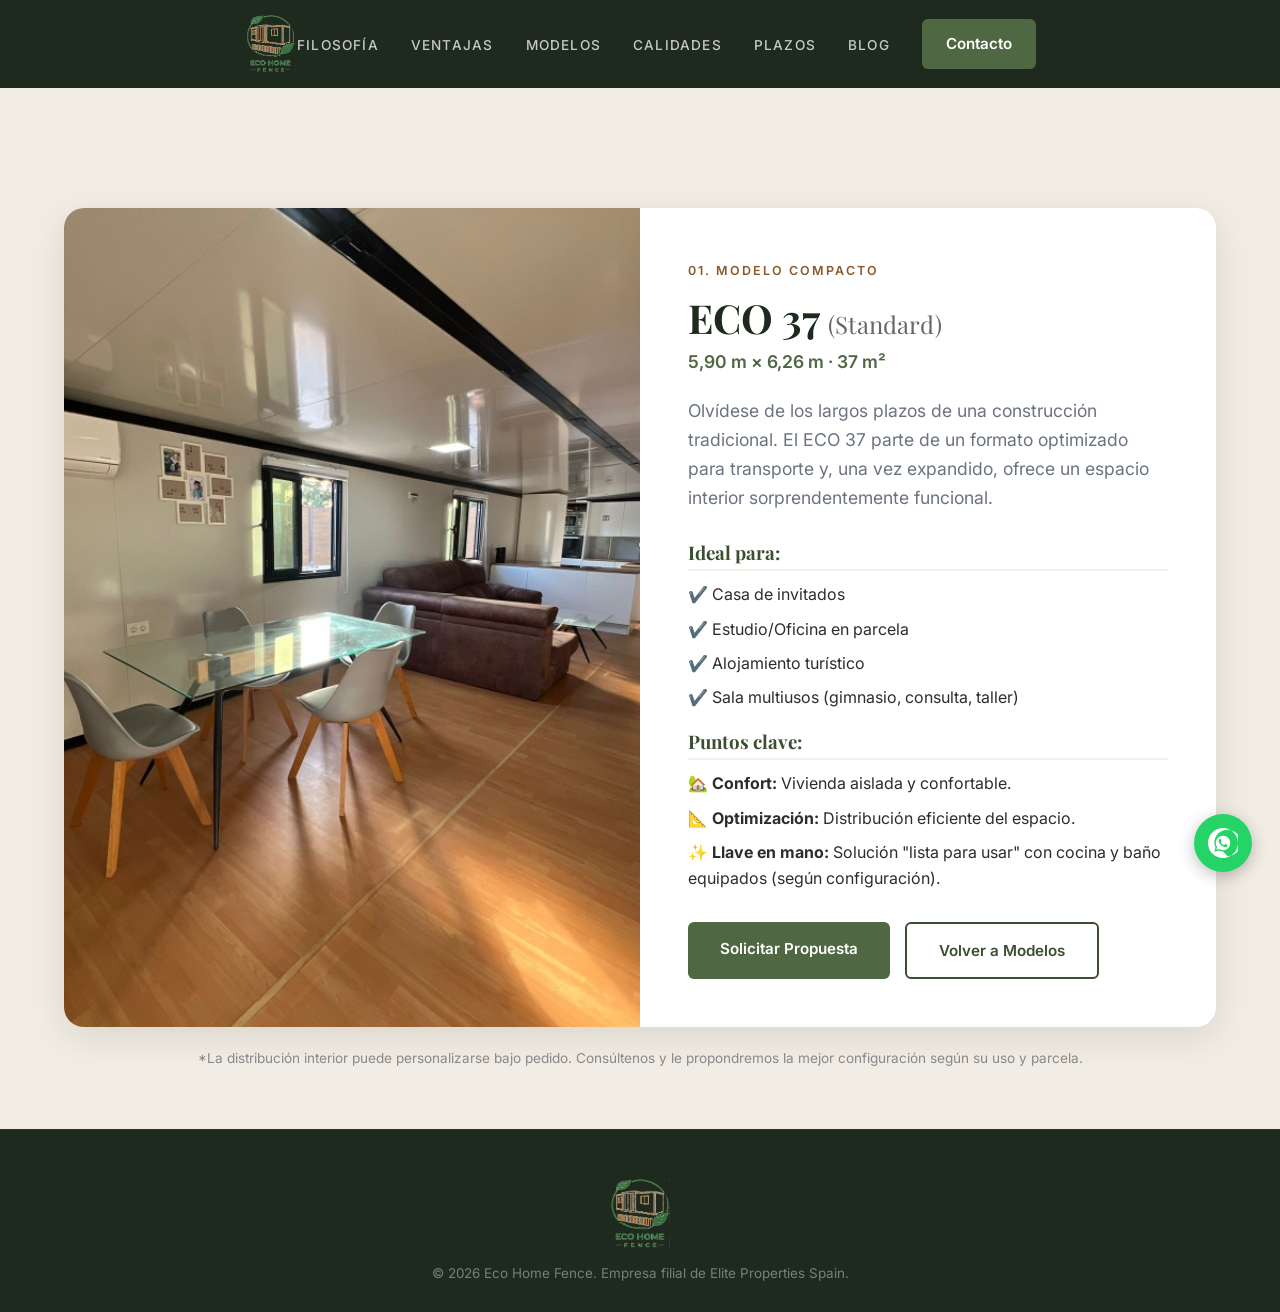
==== commit 427a1149: "Agregar blog y actualizar páginas - blog.html: listado de artículos con imágenes de portada - post.h" ====
--- a/eco37.html
+++ b/eco37.html
@@ -23,6 +23,7 @@
                     <li><a href="index.html#modelos" class="nav__link">Modelos</a></li>
                     <li><a href="index.html#calidades" class="nav__link">Calidades</a></li>
                     <li><a href="index.html#plazos" class="nav__link">Plazos</a></li>
+                    <li><a href="blog.html" class="nav__link">Blog</a></li>
                 </ul>
                 <a href="index.html#contacto" class="btn btn--primary" style="padding: 12px 24px;">Contacto</a>
             </nav>
